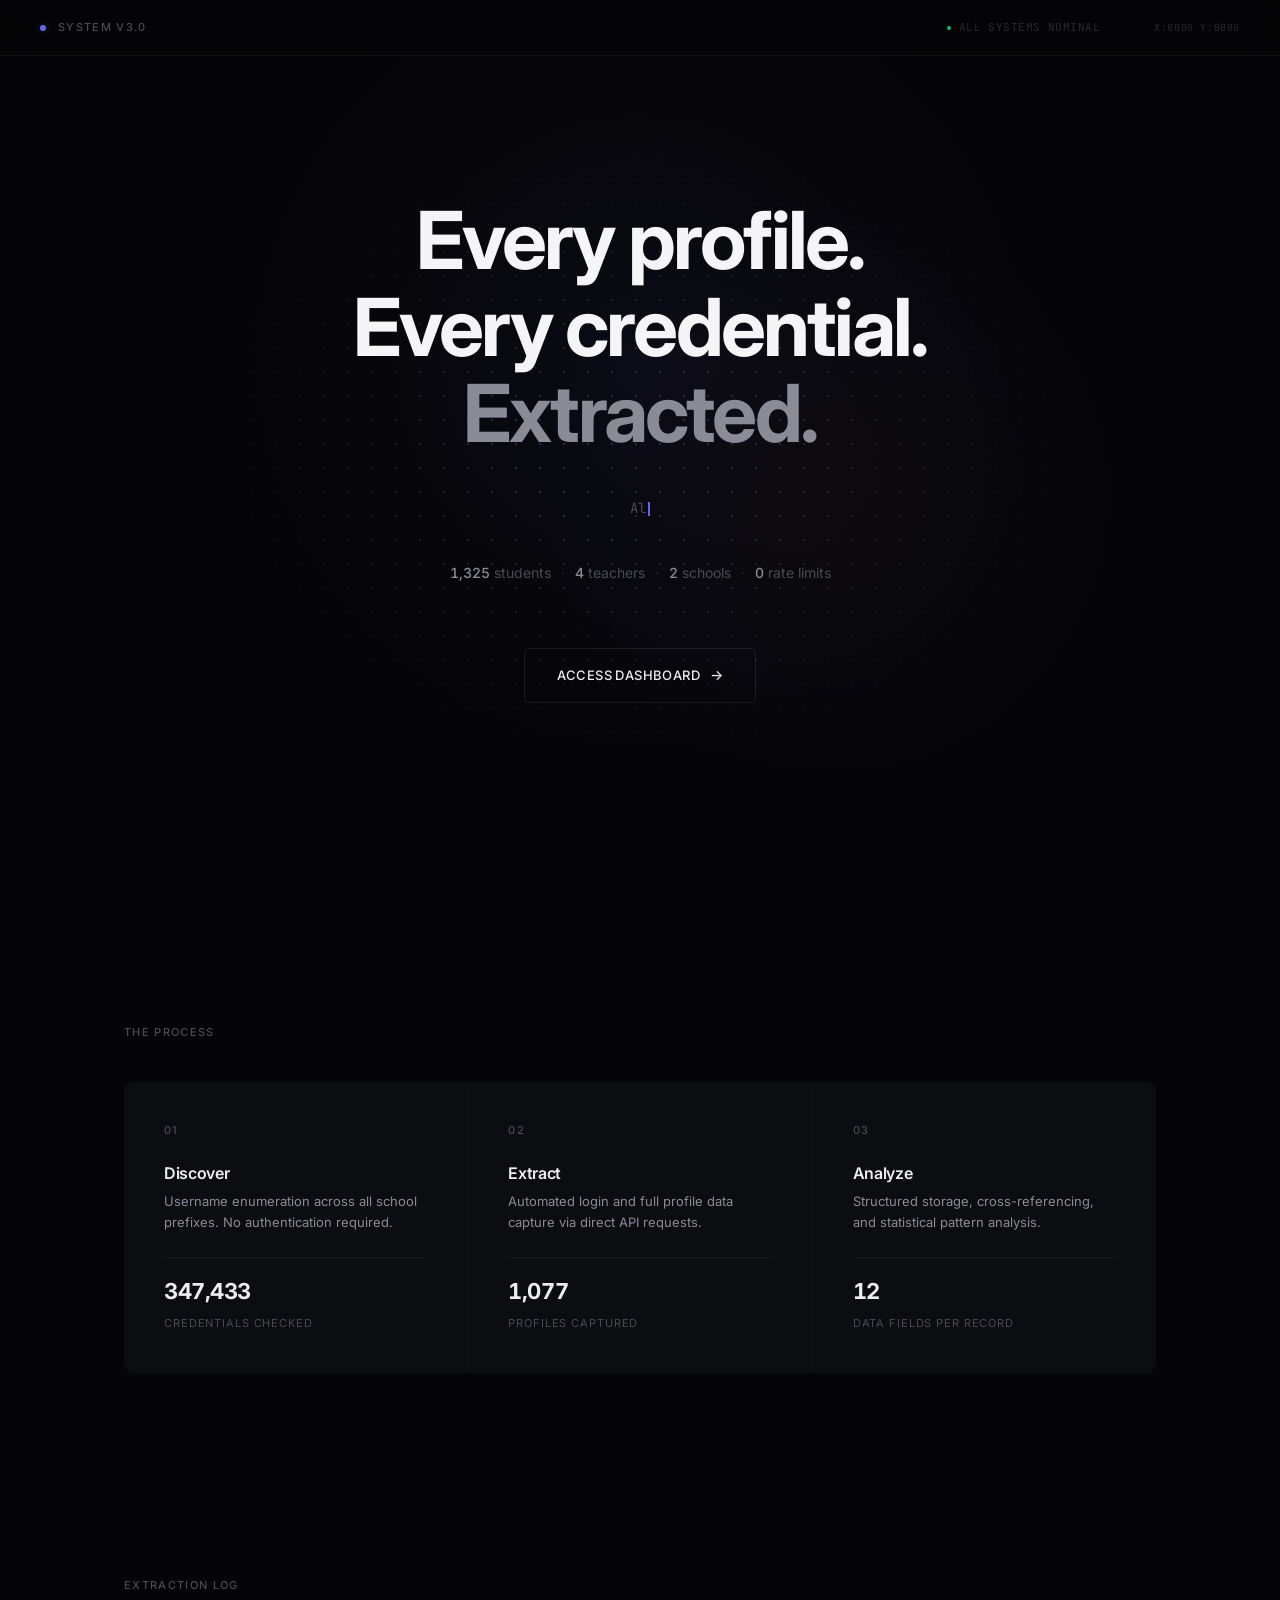
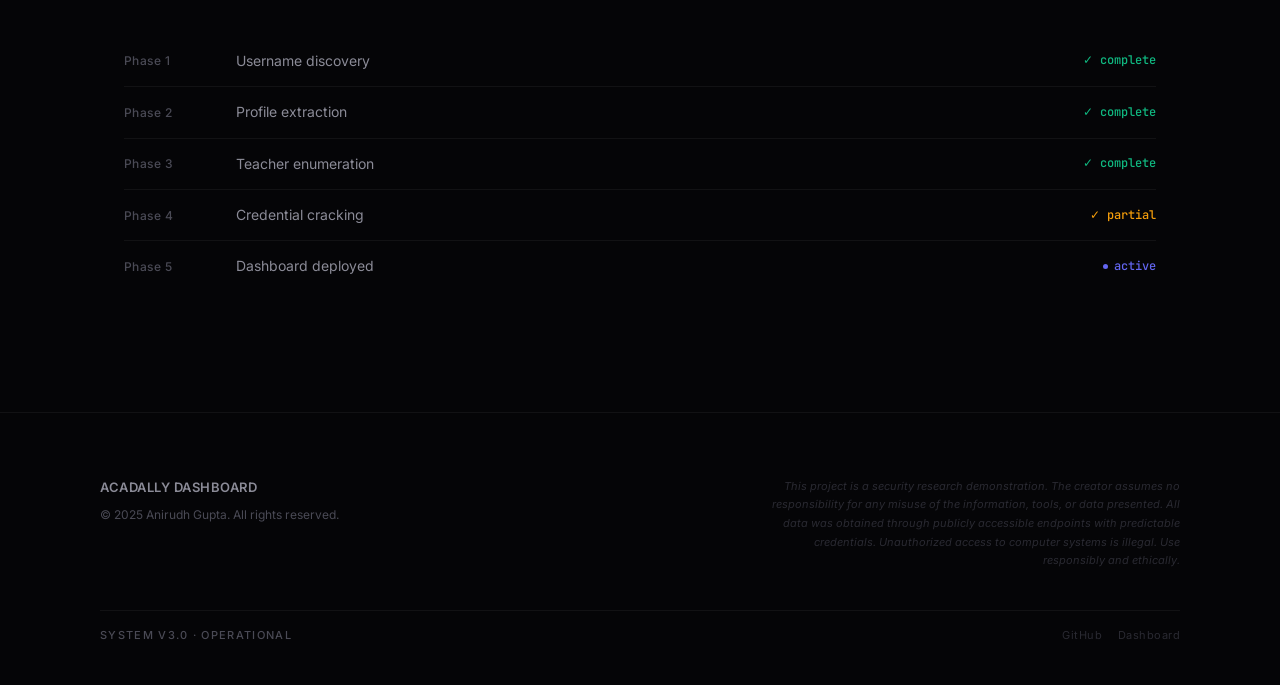
==== index.html @ 4ea5a83f "feat: landing page — hero with staggered reveals, typing effect, pixel cursor, particle system, proc" ====
<!DOCTYPE html>
<html lang="en">
<head>
    <meta charset="UTF-8">
    <meta name="viewport" content="width=device-width, initial-scale=1.0">
    <title>ACADALLY DASHBOARD</title>

    <link rel="preconnect" href="https://fonts.googleapis.com">
    <link rel="preconnect" href="https://fonts.gstatic.com" crossorigin>
    <link href="https://fonts.googleapis.com/css2?family=Inter:wght@400;500;600;700&family=JetBrains+Mono:wght@400&display=swap" rel="stylesheet">

    <link rel="stylesheet" href="css/tokens.css">
    <link rel="stylesheet" href="css/base.css">
    <link rel="stylesheet" href="css/motion.css">
    <link rel="stylesheet" href="css/landing.css">
</head>
<body>

<div class="noise"></div>

<!-- ── Nav ─────────────────────────────────────── -->

<nav class="l-nav">
    <div class="l-nav-mark">
        <div class="l-nav-dot"></div>
        <span class="micro">SYSTEM v3.0</span>
    </div>
    <div class="l-nav-right">
        <div class="l-nav-status">
            <span class="l-nav-status-dot"></span>
            <span>ALL SYSTEMS NOMINAL</span>
        </div>
        <span class="l-nav-coords">X:0000 Y:0000</span>
    </div>
</nav>

<!-- ── Hero ────────────────────────────────────── -->

<section class="hero">
    <div class="hero-inner">
        <h1 class="hero-line reveal" style="--d:0">Every profile.</h1>
        <h1 class="hero-line reveal" style="--d:1">Every credential.</h1>
        <h1 class="hero-line reveal" style="--d:2">Extracted.</h1>

        <div class="hero-typing reveal" style="--d:4">
            <span class="hero-typing-text"></span><span class="hero-typing-cursor"></span>
        </div>

        <div class="hero-stats reveal" style="--d:5">
            <span><em class="counter" data-target="1319" data-key="total_students">0</em> students</span>
            <span class="sep">·</span>
            <span><em class="counter" data-target="5" data-key="total_teachers_found">0</em> teachers</span>
            <span class="sep">·</span>
            <span><em class="counter" data-target="2">0</em> schools</span>
            <span class="sep">·</span>
            <span><em class="counter" data-target="0">0</em> rate limits</span>
        </div>

        <a href="dashboard.html" class="hero-cta reveal" style="--d:7" data-hover>
            <span class="hero-cta-text">Access Dashboard</span>
            <span class="hero-cta-arrow">→</span>
        </a>
    </div>

    <div class="particles"></div>
    <div class="dot-grid"></div>
</section>

<!-- ── Process ─────────────────────────────────── -->

<section class="process">
    <span class="micro reveal" style="--d:0">THE PROCESS</span>

    <div class="process-grid">
        <div class="process-card reveal" style="--d:0" data-hover>
            <span class="micro process-num">01</span>
            <h3>Discover</h3>
            <p>Username enumeration across all school prefixes. No authentication required.</p>
            <div class="process-val">
                <em class="counter" data-target="515764">0</em>
                <span>credentials checked</span>
            </div>
        </div>

        <div class="process-card reveal" style="--d:1" data-hover>
            <span class="micro process-num">02</span>
            <h3>Extract</h3>
            <p>Automated login and full profile data capture via direct API requests.</p>
            <div class="process-val">
                <em class="counter" data-target="1319" data-key="total_students">0</em>
                <span>profiles captured</span>
            </div>
        </div>

        <div class="process-card reveal" style="--d:2" data-hover>
            <span class="micro process-num">03</span>
            <h3>Analyze</h3>
            <p>Structured storage, cross-referencing, and statistical pattern analysis.</p>
            <div class="process-val">
                <em class="counter" data-target="18">0</em>
                <span>data fields per record</span>
            </div>
        </div>
    </div>
</section>

<!-- ── Extraction Log ──────────────────────────── -->

<section class="log">
    <span class="micro reveal" style="--d:0">EXTRACTION LOG</span>

    <div class="log-list">
        <div class="log-entry reveal" style="--d:0">
            <span class="log-phase">Phase 1</span>
            <span class="log-desc">Username discovery</span>
            <span class="log-status ok">✓ complete</span>
        </div>
        <div class="log-entry reveal" style="--d:1">
            <span class="log-phase">Phase 2</span>
            <span class="log-desc">Profile extraction</span>
            <span class="log-status ok">✓ complete</span>
        </div>
        <div class="log-entry reveal" style="--d:2">
            <span class="log-phase">Phase 3</span>
            <span class="log-desc">Teacher enumeration</span>
            <span class="log-status ok">✓ complete</span>
        </div>
        <div class="log-entry reveal" style="--d:3">
            <span class="log-phase">Phase 4</span>
            <span class="log-desc">Credential cracking</span>
            <span class="log-status warn">✓ partial</span>
        </div>
        <div class="log-entry reveal" style="--d:4">
            <span class="log-phase">Phase 5</span>
            <span class="log-desc">Dashboard deployed</span>
            <span class="log-status live">active</span>
        </div>
    </div>
</section>

<!-- ── Footer ──────────────────────────────────── -->

<footer class="l-footer">
    <div class="l-footer-inner">
        <div class="l-footer-left">
            <span class="l-footer-brand">ACADALLY DASHBOARD</span>
            <span class="l-footer-copy">© 2025 Anirudh Gupta. All rights reserved.</span>
        </div>
        <div class="l-footer-right">
            <p class="l-footer-disclaimer">
                This project is a security research demonstration. The creator assumes
                no responsibility for any misuse of the information, tools, or data
                presented. All data was obtained through publicly accessible endpoints
                with predictable credentials. Unauthorized access to computer systems
                is illegal. Use responsibly and ethically.
            </p>
        </div>
    </div>
    <div class="l-footer-bar">
        <span class="micro">SYSTEM v3.0 · OPERATIONAL</span>
        <div class="l-footer-links">
            <a href="https://github.com/acadhack" target="_blank" rel="noopener">GitHub</a>
            <a href="dashboard.html">Dashboard</a>
        </div>
    </div>
</footer>

<script src="js/data.js"></script>
<script src="js/motion.js"></script>
<script src="js/landing.js"></script>
</body>
</html>
---- css/tokens.css ----
:root {
    /* ── Backgrounds ─────────────────────────────── */
    --bg-page:       #050507;
    --bg-surface-1:  #0C0D10;
    --bg-surface-2:  #121316;
    --bg-surface-3:  #1A1B1F;

    /* ── Borders ─────────────────────────────────── */
    --border:        rgba(255, 255, 255, 0.05);
    --border-hover:  rgba(255, 255, 255, 0.09);
    --border-active: rgba(255, 255, 255, 0.14);

    /* ── Text ────────────────────────────────────── */
    --text-1:        #EDEDF0;
    --text-2:        #8B8B97;
    --text-3:        #4A4A55;
    --text-4:        #2A2A32;
    --text-white:    #F5F5F7;

    /* ── Accent (use sparingly) ──────────────────── */
    --accent:        #6366F1;
    --accent-dim:    rgba(99, 102, 241, 0.10);
    --accent-glow:   rgba(99, 102, 241, 0.06);

    /* ── Status ──────────────────────────────────── */
    --positive:      #10B981;
    --caution:       #F59E0B;
    --negative:      #EF4444;

    /* ── Typography ──────────────────────────────── */
    --font-sans:     'Inter', -apple-system, BlinkMacSystemFont, system-ui, sans-serif;
    --font-mono:     'JetBrains Mono', 'Fira Code', 'Consolas', monospace;

    /* ── Spacing (8px rhythm) ────────────────────── */
    --s1: 4px;
    --s2: 8px;
    --s3: 16px;
    --s4: 24px;
    --s5: 40px;
    --s6: 64px;
    --s7: 80px;
    --s8: 120px;

    /* ── Layout ──────────────────────────────────── */
    --content-max:   1080px;
    --sidebar-w:     220px;

    /* ── Radius ──────────────────────────────────── */
    --radius-s:  6px;
    --radius-m:  10px;
    --radius-l:  14px;

    /* ── Motion ──────────────────────────────────── */
    --ease:       cubic-bezier(0.16, 1, 0.3, 1);
    --dur-fast:   0.25s;
    --dur:        0.4s;
    --dur-slow:   0.6s;
}
---- css/base.css ----
/* ── Reset ────────────────────────────────────────── */

*, *::before, *::after {
    margin: 0;
    padding: 0;
    box-sizing: border-box;
}

html {
    scroll-behavior: smooth;
    -webkit-font-smoothing: antialiased;
    -moz-osx-font-smoothing: grayscale;
    text-size-adjust: 100%;
    cursor: none;
}

body {
    font-family: var(--font-sans);
    font-size: 0.875rem;
    font-weight: 400;
    line-height: 1.6;
    color: var(--text-2);
    background: var(--bg-page);
    overflow-x: hidden;
    cursor: none;
}

/* ── Custom cursor ────────────────────────────────── */

.cursor {
    position: fixed;
    top: 0;
    left: 0;
    pointer-events: none;
    z-index: 99999;
    opacity: 0;
    transition: opacity 0.2s;
    will-change: transform;
}

.cursor.visible {
    opacity: 1;
}

.cursor-icon {
    display: block;
    width: 32px;
    height: 42px;
    image-rendering: pixelated;
    image-rendering: -moz-crisp-edges;
    image-rendering: crisp-edges;
}

.cursor-icon svg {
    width: 32px;
    height: 42px;
    display: block;
}

.cursor-dot {
    display: none;
}

/* ── Noise overlay ────────────────────────────────── */

.noise {
    position: fixed;
    inset: 0;
    background: url('../assets/noise.png') repeat;
    opacity: 0.03;
    mix-blend-mode: overlay;
    pointer-events: none;
    z-index: 9998;
}

/* ── Selection ────────────────────────────────────── */

::selection {
    background: rgba(99, 102, 241, 0.20);
    color: var(--text-1);
}

/* ── Scrollbar ────────────────────────────────────── */

::-webkit-scrollbar { width: 6px; }
::-webkit-scrollbar-track { background: transparent; }
::-webkit-scrollbar-thumb {
    background: var(--text-4);
    border-radius: 3px;
}
::-webkit-scrollbar-thumb:hover { background: var(--text-3); }

/* ── Base elements ────────────────────────────────── */

a {
    color: inherit;
    text-decoration: none;
    cursor: none;
}

h1, h2, h3, h4 {
    color: var(--text-1);
    font-weight: 600;
    letter-spacing: -0.02em;
    line-height: 1.2;
}

code, .mono {
    font-family: var(--font-mono);
    font-size: 0.8125rem;
}

button {
    font: inherit;
    color: inherit;
    background: none;
    border: none;
    cursor: none;
}

input, select, textarea {
    cursor: none;
}

img { max-width: 100%; display: block; }

/* ── Micro label ──────────────────────────────────── */

.micro {
    font-size: 0.6875rem;
    font-weight: 500;
    letter-spacing: 0.12em;
    text-transform: uppercase;
    color: var(--text-3);
}

/* ── Focus ────────────────────────────────────────── */

:focus-visible {
    outline: none;
    box-shadow: 0 0 0 2px var(--accent-dim);
}

/* ── Disable custom cursor on touch ───────────────── */

@media (hover: none), (pointer: coarse) {
    html, body, a, button, input, select, textarea {
        cursor: auto;
    }
    .cursor, .cursor-dot {
        display: none !important;
    }
}
---- css/motion.css ----
/* ── Reveal ───────────────────────────────────────── */

.js .reveal {
    opacity: 0;
    transform: translateY(20px);
}

.js .reveal.visible {
    opacity: 1;
    transform: translateY(0);
    transition:
    opacity 0.9s var(--ease),
    transform 0.9s var(--ease);
    transition-delay: calc(var(--d, 0) * 200ms);
}

/* Slower stagger for hero specifically */
.js .hero .reveal.visible {
    transition-duration: 1.1s;
    transition-delay: calc(var(--d, 0) * 350ms);
}

/* ── Hover lift ───────────────────────────────────── */

.lift {
    transition:
    transform var(--dur-fast) var(--ease),
    border-color var(--dur-fast) var(--ease);
}

.lift:hover {
    transform: translateY(-2px);
}
---- css/landing.css ----
/* ── Nav ──────────────────────────────────────────── */

.l-nav {
    position: fixed;
    top: 0;
    left: 0;
    right: 0;
    z-index: 100;
    display: flex;
    justify-content: space-between;
    align-items: center;
    padding: 0 var(--s5);
    height: 56px;
    border-bottom: 1px solid var(--border);
    background: rgba(5, 5, 7, 0.7);
    backdrop-filter: blur(20px);
    -webkit-backdrop-filter: blur(20px);
}

.l-nav-mark {
    display: flex;
    align-items: center;
    gap: 12px;
}

.l-nav-dot {
    width: 6px;
    height: 6px;
    border-radius: 50%;
    background: var(--accent);
    box-shadow: 0 0 8px rgba(99, 102, 241, 0.4);
    animation: pulse-dot 3s ease-in-out infinite;
}

@keyframes pulse-dot {
    0%, 100% { opacity: 0.6; box-shadow: 0 0 8px rgba(99, 102, 241, 0.3); }
    50%      { opacity: 1;   box-shadow: 0 0 14px rgba(99, 102, 241, 0.6); }
}

.l-nav-right {
    display: flex;
    align-items: center;
    gap: 20px;
}

.l-nav-status {
    display: flex;
    align-items: center;
    gap: 8px;
    font-family: var(--font-mono);
    font-size: 0.6875rem;
    color: var(--text-4);
    letter-spacing: 0.04em;
}

.l-nav-status-dot {
    width: 4px;
    height: 4px;
    border-radius: 50%;
    background: var(--positive);
    animation: pulse-green 2.5s ease-in-out infinite;
}

@keyframes pulse-green {
    0%, 100% { opacity: 0.5; }
    50%      { opacity: 1; }
}

.l-nav-coords {
    font-family: var(--font-mono);
    font-size: 0.625rem;
    color: var(--text-4);
    letter-spacing: 0.06em;
    min-width: 120px;
    text-align: right;
}

/* ── Hero ─────────────────────────────────────────── */

.hero {
    position: relative;
    display: flex;
    align-items: center;
    justify-content: center;
    min-height: 100vh;
    padding: var(--s8) var(--s4);
    overflow: hidden;
}

/* Ambient glow - primary */
.hero::before {
    content: '';
    position: absolute;
    top: 40%;
    left: 50%;
    transform: translate(-50%, -50%);
    width: 1000px;
    height: 1000px;
    background: radial-gradient(
        circle,
        rgba(99, 102, 241, 0.06) 0%,
                                rgba(99, 102, 241, 0.025) 30%,
                                transparent 60%
    );
    pointer-events: none;
    animation: glow-drift 12s ease-in-out infinite;
}

@keyframes glow-drift {
    0%, 100% { transform: translate(-50%, -50%) scale(1); opacity: 1; }
    33%      { transform: translate(-47%, -53%) scale(1.08); opacity: 0.75; }
    66%      { transform: translate(-53%, -47%) scale(0.95); opacity: 1; }
}

/* Secondary warm glow */
.hero::after {
    content: '';
    position: absolute;
    top: 55%;
    left: 65%;
    transform: translate(-50%, -50%);
    width: 700px;
    height: 700px;
    background: radial-gradient(
        circle,
        rgba(245, 158, 11, 0.025) 0%,
                                rgba(139, 92, 246, 0.015) 40%,
                                transparent 60%
    );
    pointer-events: none;
    animation: glow-drift-2 18s ease-in-out infinite;
}

@keyframes glow-drift-2 {
    0%, 100% { transform: translate(-50%, -50%) scale(1); opacity: 0.8; }
    50%      { transform: translate(-55%, -45%) scale(1.12); opacity: 1; }
}

.hero-inner {
    position: relative;
    z-index: 2;
    text-align: center;
    max-width: 800px;
}

.hero-line {
    font-size: clamp(2.5rem, 7vw, 5rem);
    font-weight: 700;
    letter-spacing: -0.035em;
    line-height: 1.08;
    color: var(--text-white);
}

.hero-line:last-of-type {
    color: var(--text-2);
}

.hero-typing {
    margin-top: var(--s5);
    min-height: 1.8em;
}

.hero-typing-text {
    font-family: var(--font-mono);
    font-size: 0.875rem;
    color: var(--text-3);
    letter-spacing: 0.02em;
}

.hero-typing-cursor {
    display: inline-block;
    width: 2px;
    height: 1em;
    background: var(--accent);
    margin-left: 2px;
    vertical-align: text-bottom;
    animation: blink-cursor 0.9s step-end infinite;
}

@keyframes blink-cursor {
    0%, 100% { opacity: 1; }
    50%      { opacity: 0; }
}

.hero-stats {
    margin-top: var(--s5);
    display: flex;
    align-items: center;
    justify-content: center;
    gap: 6px;
    flex-wrap: wrap;
    font-size: 0.875rem;
    color: var(--text-3);
}

.hero-stats em {
    font-style: normal;
    color: var(--text-2);
    font-variant-numeric: tabular-nums;
    font-weight: 500;
}

.hero-stats .sep {
    color: var(--text-4);
    margin: 0 4px;
}

/* ── CTA Button ───────────────────────────────────── */

.hero-cta {
    position: relative;
    display: inline-flex;
    align-items: center;
    gap: 10px;
    margin-top: var(--s6);
    padding: 15px 32px;
    font-size: 0.8125rem;
    font-weight: 500;
    letter-spacing: 0.03em;
    color: var(--text-1);
    background: transparent;
    border: 1px solid var(--border-hover);
    border-radius: var(--radius-s);
    overflow: hidden;
    transition: all 0.5s var(--ease);
    text-transform: uppercase;
}

.hero-cta::before {
    content: '';
    position: absolute;
    inset: 0;
    background: linear-gradient(
        135deg,
        rgba(99, 102, 241, 0.08) 0%,
                                rgba(139, 92, 246, 0.04) 50%,
                                transparent 100%
    );
    opacity: 0;
    transition: opacity 0.5s var(--ease);
}

.hero-cta::after {
    content: '';
    position: absolute;
    top: 0;
    left: -100%;
    width: 100%;
    height: 100%;
    background: linear-gradient(
        90deg,
        transparent,
        rgba(99, 102, 241, 0.06),
                                transparent
    );
    transition: none;
}

.hero-cta:hover {
    border-color: rgba(99, 102, 241, 0.3);
    box-shadow:
    0 0 30px rgba(99, 102, 241, 0.08),
    inset 0 1px 0 rgba(255, 255, 255, 0.04);
    transform: translateY(-2px);
}

.hero-cta:hover::before {
    opacity: 1;
}

.hero-cta:hover::after {
    left: 100%;
    transition: left 0.8s var(--ease);
}

.hero-cta-arrow {
    display: inline-block;
    transition: transform 0.4s var(--ease);
    font-size: 0.875rem;
}

.hero-cta:hover .hero-cta-arrow {
    transform: translateX(4px);
}

.hero-cta-text {
    position: relative;
    z-index: 1;
}

/* Dot grid */
.dot-grid {
    position: absolute;
    inset: 0;
    z-index: 1;
    background-image: radial-gradient(
        circle,
        var(--text-4) 1px,
                                      transparent 1px
    );
    background-size: 24px 24px;
    mask-image: radial-gradient(
        ellipse 50% 50% at 50% 50%,
        black 20%,
        transparent 70%
    );
    -webkit-mask-image: radial-gradient(
        ellipse 50% 50% at 50% 50%,
        black 20%,
        transparent 70%
    );
}

/* ── Floating particles ───────────────────────────── */

.particles {
    position: absolute;
    inset: 0;
    z-index: 1;
    pointer-events: none;
    overflow: hidden;
}

.particle {
    position: absolute;
    width: 2px;
    height: 2px;
    border-radius: 50%;
    background: var(--accent);
    opacity: 0;
    animation: float-up linear infinite;
}

@keyframes float-up {
    0%   { transform: translateY(0) translateX(0); opacity: 0; }
    8%   { opacity: 0.35; }
    50%  { opacity: 0.2; }
    90%  { opacity: 0.1; }
    100% { transform: translateY(-100vh) translateX(50px); opacity: 0; }
}

/* ── Process section ──────────────────────────────── */

.process {
    position: relative;
    max-width: var(--content-max);
    margin: 0 auto;
    padding: var(--s8) var(--s4);
}

.process-grid {
    display: grid;
    grid-template-columns: repeat(3, 1fr);
    gap: 1px;
    background: var(--border);
    border-radius: var(--radius-m);
    overflow: hidden;
    margin-top: var(--s5);
}

.process-card {
    padding: var(--s5);
    background: var(--bg-surface-1);
    transition: background var(--dur) var(--ease);
}

.process-card:hover {
    background: var(--bg-surface-2);
}

.process-num {
    display: block;
    margin-bottom: var(--s4);
}

.process-card h3 {
    font-size: 1rem;
    font-weight: 600;
    margin-bottom: var(--s2);
}

.process-card p {
    font-size: 0.8125rem;
    line-height: 1.6;
    color: var(--text-2);
    margin-bottom: var(--s4);
}

.process-val {
    padding-top: var(--s3);
    border-top: 1px solid var(--border);
}

.process-val em {
    display: block;
    font-style: normal;
    font-size: 1.375rem;
    font-weight: 700;
    color: var(--text-1);
    letter-spacing: -0.02em;
    font-variant-numeric: tabular-nums;
    margin-bottom: 2px;
}

.process-val span {
    font-size: 0.6875rem;
    letter-spacing: 0.08em;
    text-transform: uppercase;
    color: var(--text-3);
}

/* ── Extraction log ───────────────────────────────── */

.log {
    max-width: var(--content-max);
    margin: 0 auto;
    padding: var(--s7) var(--s4) var(--s8);
}

.log-list {
    margin-top: var(--s5);
}

.log-entry {
    display: grid;
    grid-template-columns: 88px 1fr auto;
    gap: var(--s4);
    align-items: center;
    padding: 14px 0;
    border-bottom: 1px solid var(--border);
}

.log-entry:last-child {
    border-bottom: none;
}

.log-phase {
    font-size: 0.75rem;
    font-weight: 500;
    color: var(--text-3);
    letter-spacing: 0.04em;
}

.log-desc {
    font-size: 0.875rem;
    color: var(--text-2);
}

.log-status {
    font-size: 0.75rem;
    font-weight: 500;
    font-family: var(--font-mono);
}

.log-status.ok   { color: var(--positive); }
.log-status.warn { color: var(--caution); }

.log-status.live {
    color: var(--accent);
    display: flex;
    align-items: center;
    gap: 6px;
}

.log-status.live::before {
    content: '';
    width: 5px;
    height: 5px;
    border-radius: 50%;
    background: var(--accent);
    animation: pulse-dot 2s ease-in-out infinite;
}

/* ── Footer ───────────────────────────────────────── */

.l-footer {
    position: relative;
    padding: var(--s6) var(--s4) var(--s5);
    border-top: 1px solid var(--border);
}

.l-footer-inner {
    max-width: var(--content-max);
    margin: 0 auto;
    display: flex;
    justify-content: space-between;
    align-items: flex-start;
    gap: var(--s5);
}

.l-footer-left {
    display: flex;
    flex-direction: column;
    gap: var(--s2);
}

.l-footer-brand {
    font-size: 0.8125rem;
    font-weight: 600;
    color: var(--text-2);
    letter-spacing: 0.04em;
}

.l-footer-copy {
    font-size: 0.75rem;
    color: var(--text-3);
}

.l-footer-right {
    max-width: 420px;
    text-align: right;
}

.l-footer-disclaimer {
    font-size: 0.6875rem;
    line-height: 1.7;
    color: var(--text-4);
    font-style: italic;
}

.l-footer-bar {
    max-width: var(--content-max);
    margin: var(--s5) auto 0;
    padding-top: var(--s3);
    border-top: 1px solid var(--border);
    display: flex;
    justify-content: space-between;
    align-items: center;
}

.l-footer-links {
    display: flex;
    gap: 16px;
}

.l-footer-links a {
    font-size: 0.6875rem;
    color: var(--text-4);
    letter-spacing: 0.04em;
    transition: color var(--dur-fast) var(--ease);
}

.l-footer-links a:hover {
    color: var(--text-2);
}

/* ── Responsive ───────────────────────────────────── */

@media (max-width: 768px) {
    .l-nav { padding: 0 var(--s3); }
    .l-nav-coords { display: none; }
    .hero  { padding: var(--s8) var(--s3); }

    .process-grid {
        grid-template-columns: 1fr;
    }

    .log-entry {
        grid-template-columns: 72px 1fr auto;
        gap: var(--s2);
    }

    .process, .log {
        padding-left: var(--s3);
        padding-right: var(--s3);
    }

    .l-footer-inner {
        flex-direction: column;
        gap: var(--s4);
    }

    .l-footer-right {
        text-align: left;
    }

    .l-footer-bar {
        flex-direction: column;
        gap: var(--s2);
    }
}

@media (max-width: 480px) {
    .hero-line {
        font-size: clamp(2rem, 10vw, 3rem);
    }

    .hero-stats {
        flex-direction: column;
        gap: 4px;
    }

    .hero-stats .sep { display: none; }
}
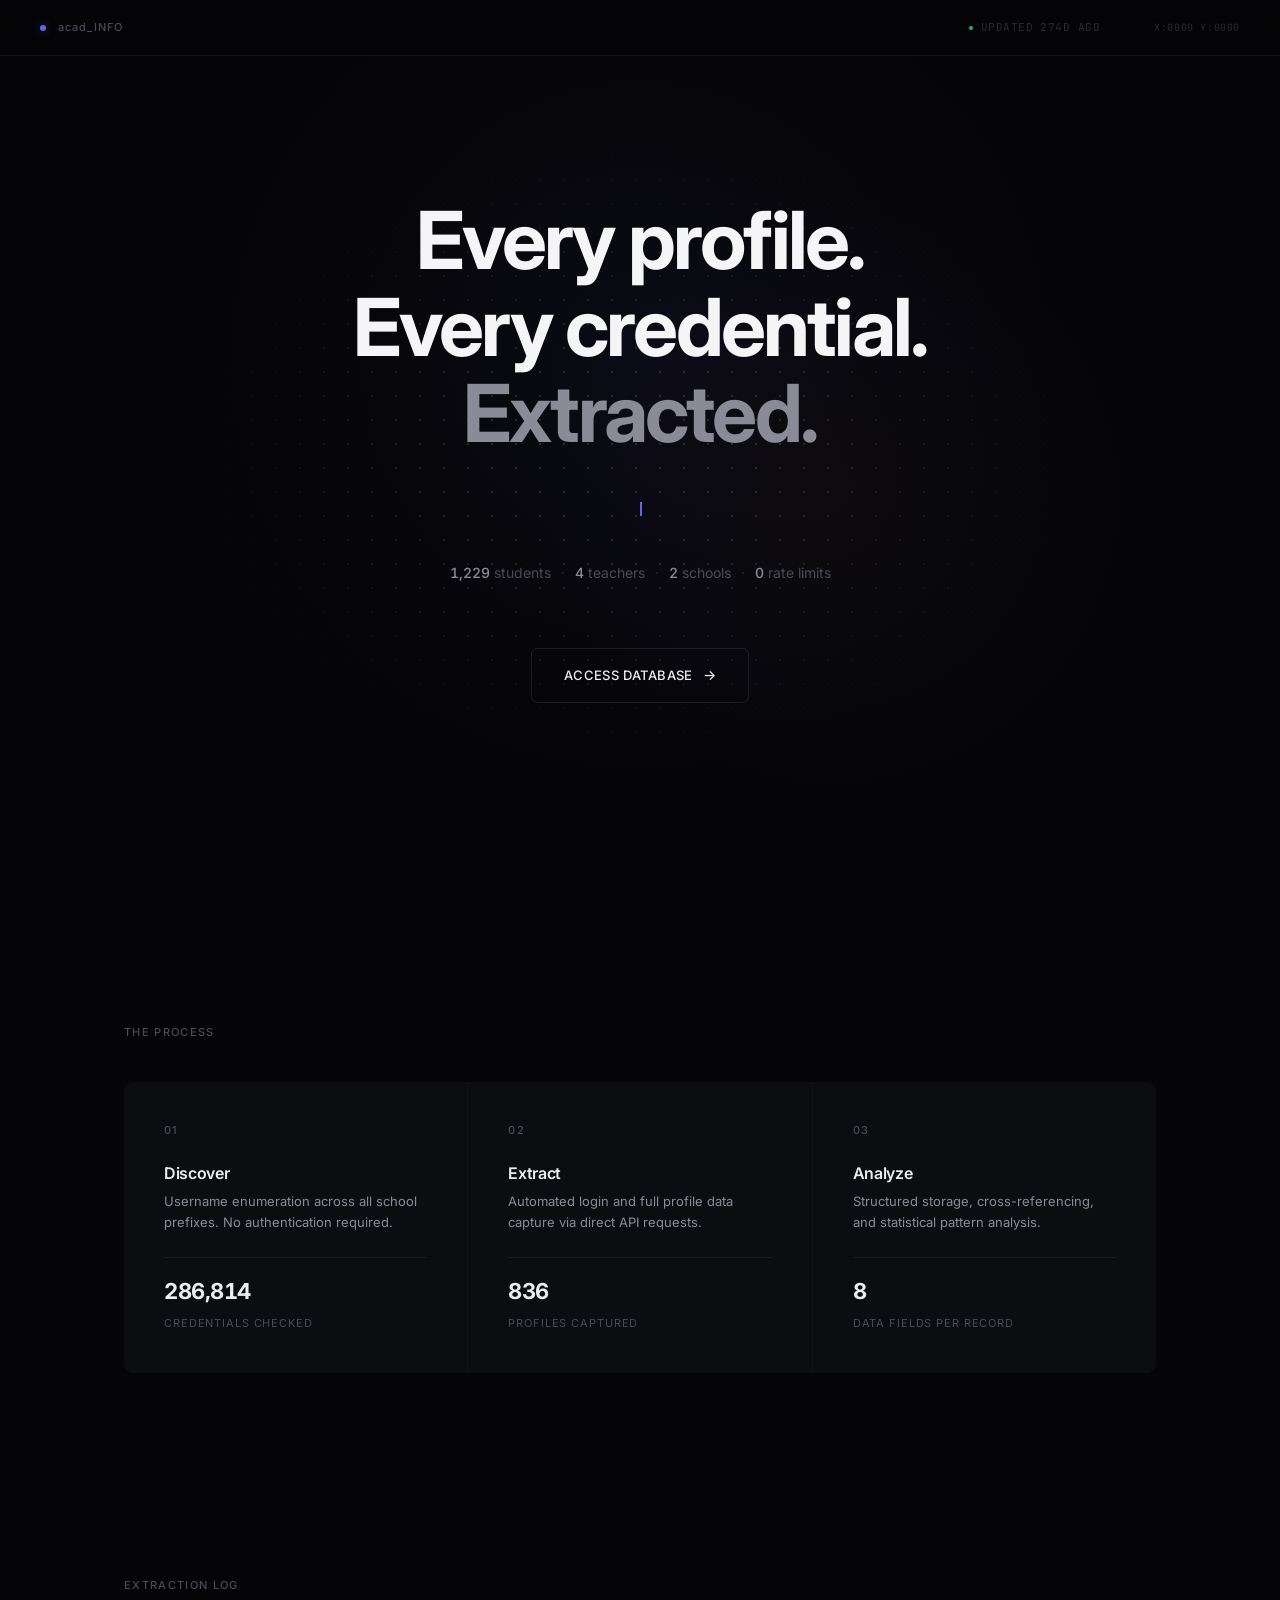
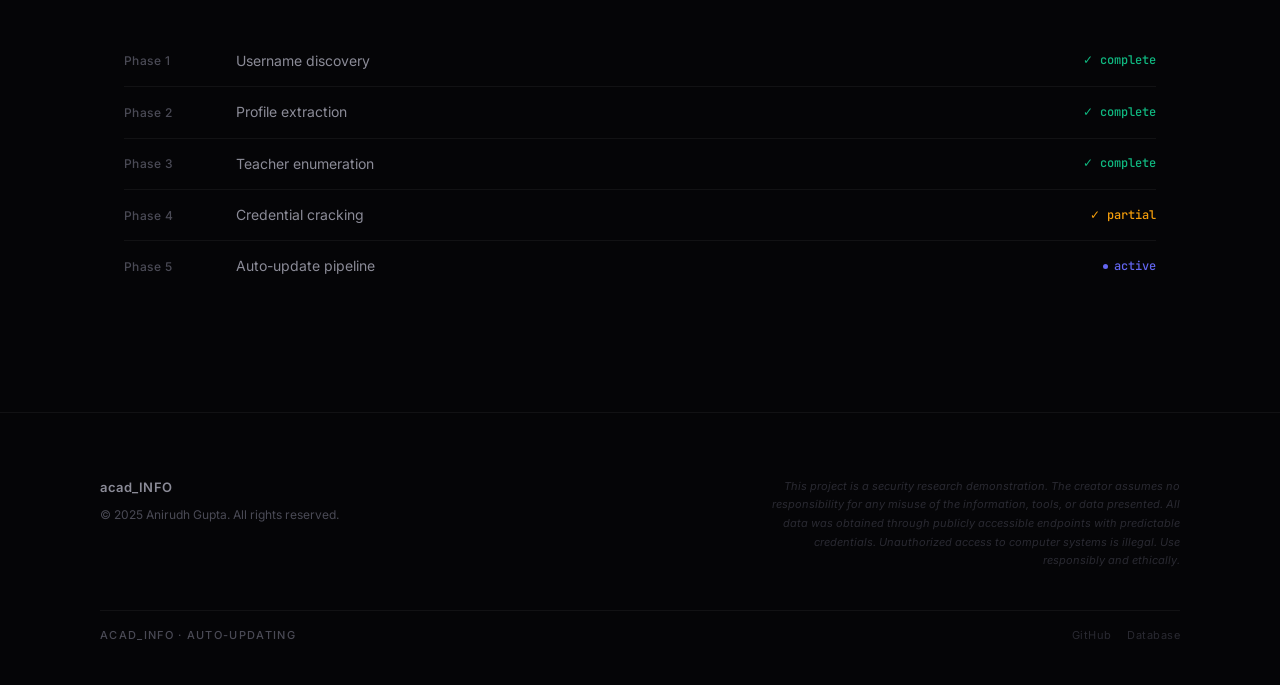
==== commit 2df2c475: "feat: some more QOL features and phone UI fixes" ====
--- a/index.html
+++ b/index.html
@@ -3,7 +3,7 @@
 <head>
     <meta charset="UTF-8">
     <meta name="viewport" content="width=device-width, initial-scale=1.0">
-    <title>ACADALLY DASHBOARD</title>
+    <title>acad_INFO</title>
 
     <link rel="preconnect" href="https://fonts.googleapis.com">
     <link rel="preconnect" href="https://fonts.gstatic.com" crossorigin>
@@ -23,12 +23,12 @@
 <nav class="l-nav">
     <div class="l-nav-mark">
         <div class="l-nav-dot"></div>
-        <span class="micro">SYSTEM v3.0</span>
+        <span class="l-nav-brand-text">acad_INFO</span>
     </div>
     <div class="l-nav-right">
         <div class="l-nav-status">
             <span class="l-nav-status-dot"></span>
-            <span>ALL SYSTEMS NOMINAL</span>
+            <span id="landing-updated">LOADING…</span>
         </div>
         <span class="l-nav-coords">X:0000 Y:0000</span>
     </div>
@@ -47,17 +47,17 @@
         </div>
 
         <div class="hero-stats reveal" style="--d:5">
-            <span><em class="counter" data-target="1319" data-key="total_students">0</em> students</span>
+            <span><em class="counter" data-target="0" data-key="total_students">0</em> students</span>
             <span class="sep">·</span>
-            <span><em class="counter" data-target="5" data-key="total_teachers_found">0</em> teachers</span>
+            <span><em class="counter" data-target="0" data-key="total_teachers_found">0</em> teachers</span>
             <span class="sep">·</span>
-            <span><em class="counter" data-target="2">0</em> schools</span>
+            <span><em class="counter" data-target="0" data-key="total_schools">0</em> schools</span>
             <span class="sep">·</span>
             <span><em class="counter" data-target="0">0</em> rate limits</span>
         </div>
 
         <a href="dashboard.html" class="hero-cta reveal" style="--d:7" data-hover>
-            <span class="hero-cta-text">Access Dashboard</span>
+            <span class="hero-cta-text">Access Database</span>
             <span class="hero-cta-arrow">→</span>
         </a>
     </div>
@@ -87,7 +87,7 @@
             <h3>Extract</h3>
             <p>Automated login and full profile data capture via direct API requests.</p>
             <div class="process-val">
-                <em class="counter" data-target="1319" data-key="total_students">0</em>
+                <em class="counter" data-target="0" data-key="total_students">0</em>
                 <span>profiles captured</span>
             </div>
         </div>
@@ -132,7 +132,7 @@
         </div>
         <div class="log-entry reveal" style="--d:4">
             <span class="log-phase">Phase 5</span>
-            <span class="log-desc">Dashboard deployed</span>
+            <span class="log-desc">Auto-update pipeline</span>
             <span class="log-status live">active</span>
         </div>
     </div>
@@ -143,7 +143,7 @@
 <footer class="l-footer">
     <div class="l-footer-inner">
         <div class="l-footer-left">
-            <span class="l-footer-brand">ACADALLY DASHBOARD</span>
+            <span class="l-footer-brand">acad_INFO</span>
             <span class="l-footer-copy">© 2025 Anirudh Gupta. All rights reserved.</span>
         </div>
         <div class="l-footer-right">
@@ -157,15 +157,14 @@
         </div>
     </div>
     <div class="l-footer-bar">
-        <span class="micro">SYSTEM v3.0 · OPERATIONAL</span>
+        <span class="micro">acad_INFO · AUTO-UPDATING</span>
         <div class="l-footer-links">
-            <a href="https://github.com/acadhack" target="_blank" rel="noopener">GitHub</a>
-            <a href="dashboard.html">Dashboard</a>
+            <a href="https://github.com/acadinfo-db" target="_blank" rel="noopener">GitHub</a>
+            <a href="dashboard.html">Database</a>
         </div>
     </div>
 </footer>
 
-<script src="js/data.js"></script>
 <script src="js/motion.js"></script>
 <script src="js/landing.js"></script>
 </body>
--- a/css/base.css
+++ b/css/base.css
@@ -22,10 +22,24 @@
     color: var(--text-2);
     background: var(--bg-page);
     overflow-x: hidden;
-    cursor: none;
 }
 
-/* ── Custom cursor ────────────────────────────────── */
+/* ── Aggressively hide native cursor on desktop ───── */
+@media (hover: hover) and (pointer: fine) {
+    *, *::before, *::after {
+        cursor: none !important;
+    }
+}
+
+/* ── Firefox perf: promote animated layers ────────── */
+@-moz-document url-prefix() {
+    .reveal, .fade-enter, .particle, .cursor,
+    .hero-cta, .switcher-bg, .bar-fill {
+        will-change: transform, opacity;
+    }
+}
+
+/* ── Custom cursor (inverted sharp pointer) ───────── */
 
 .cursor {
     position: fixed;
@@ -34,32 +48,41 @@
     pointer-events: none;
     z-index: 99999;
     opacity: 0;
-    transition: opacity 0.2s;
-    will-change: transform;
+    will-change: transform, opacity;
+    mix-blend-mode: difference;
+    transition: opacity 0.2s var(--ease);
 }
 
-.cursor.visible {
-    opacity: 1;
+.cursor.visible { opacity: 1; }
+.cursor.hidden { opacity: 0 !important; }
+
+.cursor-arrow {
+    display: block;
+    transform-origin: top left;
+    transition: transform 0.2s var(--ease);
 }
 
-.cursor-icon {
+.cursor-arrow svg {
     display: block;
-    width: 32px;
-    height: 42px;
-    image-rendering: pixelated;
-    image-rendering: -moz-crisp-edges;
-    image-rendering: crisp-edges;
-}
-
-.cursor-icon svg {
-    width: 32px;
-    height: 42px;
-    display: block;
+    width: 20px;
+    height: 24px;
+    filter: drop-shadow(0 1px 2px rgba(0,0,0,0.3));
 }
 
 .cursor-dot {
-    display: none;
+    position: absolute;
+    top: -4px;
+    left: -4px;
+    width: 8px;
+    height: 8px;
+    background: var(--text-white);
+    border-radius: 50%;
+    transform: scale(0);
+    transition: transform 0.2s var(--ease);
 }
+
+.cursor.dot .cursor-arrow { transform: scale(0); }
+.cursor.dot .cursor-dot { transform: scale(1); }
 
 /* ── Noise overlay ────────────────────────────────── */
 
@@ -147,7 +170,7 @@
     html, body, a, button, input, select, textarea {
         cursor: auto;
     }
-    .cursor, .cursor-dot {
+    .cursor {
         display: none !important;
     }
 }
--- a/css/landing.css
+++ b/css/landing.css
@@ -30,6 +30,14 @@
     background: var(--accent);
     box-shadow: 0 0 8px rgba(99, 102, 241, 0.4);
     animation: pulse-dot 3s ease-in-out infinite;
+}
+
+.l-nav-brand-text {
+    font-size: 0.6875rem;
+    font-weight: 500;
+    letter-spacing: 0.1em;
+    color: var(--text-3);
+    font-family: var(--font-sans);
 }
 
 @keyframes pulse-dot {
@@ -160,6 +168,12 @@
     min-height: 1.8em;
 }
 
+@media (max-width: 768px) {
+    .hero-typing {
+        min-height: 3.6em;
+    }
+}
+
 .hero-typing-text {
     font-family: var(--font-mono);
     font-size: 0.875rem;
@@ -262,6 +276,7 @@
     0 0 30px rgba(99, 102, 241, 0.08),
     inset 0 1px 0 rgba(255, 255, 255, 0.04);
     transform: translateY(-2px);
+    cursor: none;
 }
 
 .hero-cta:hover::before {
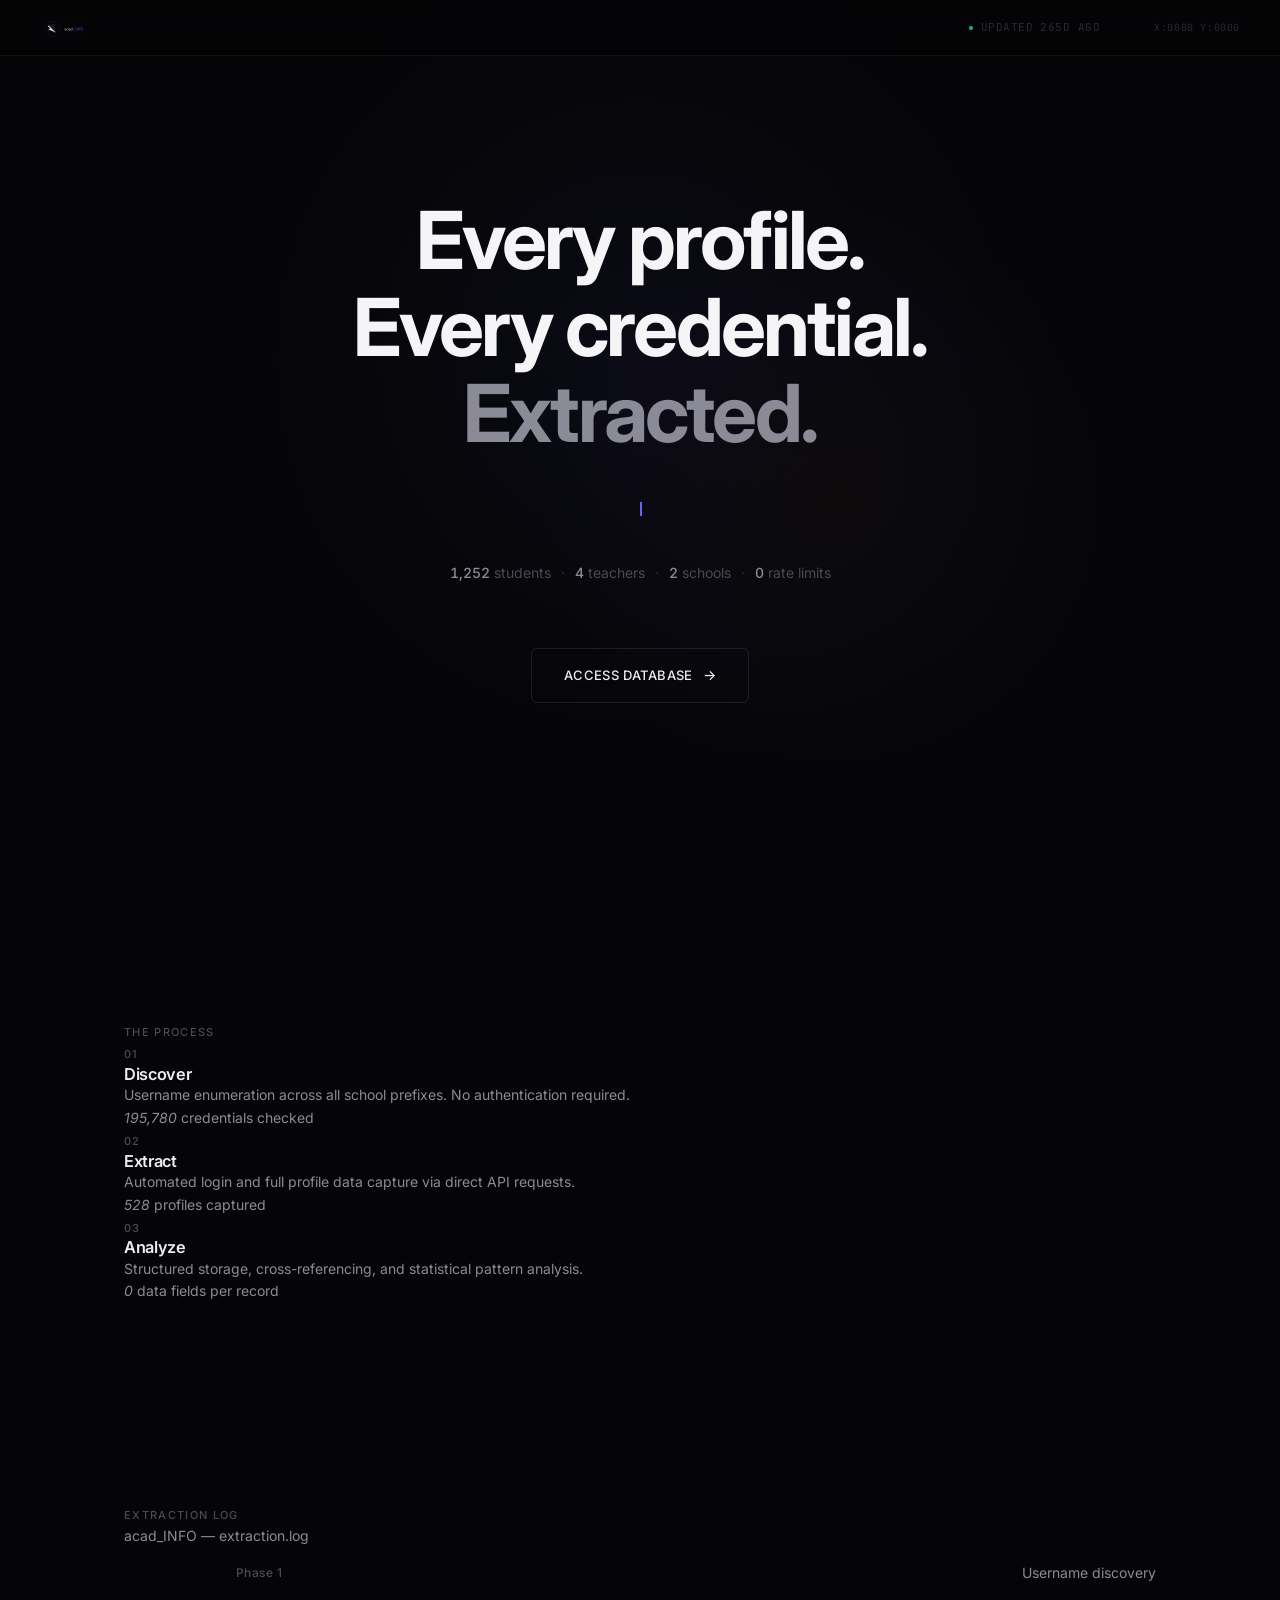
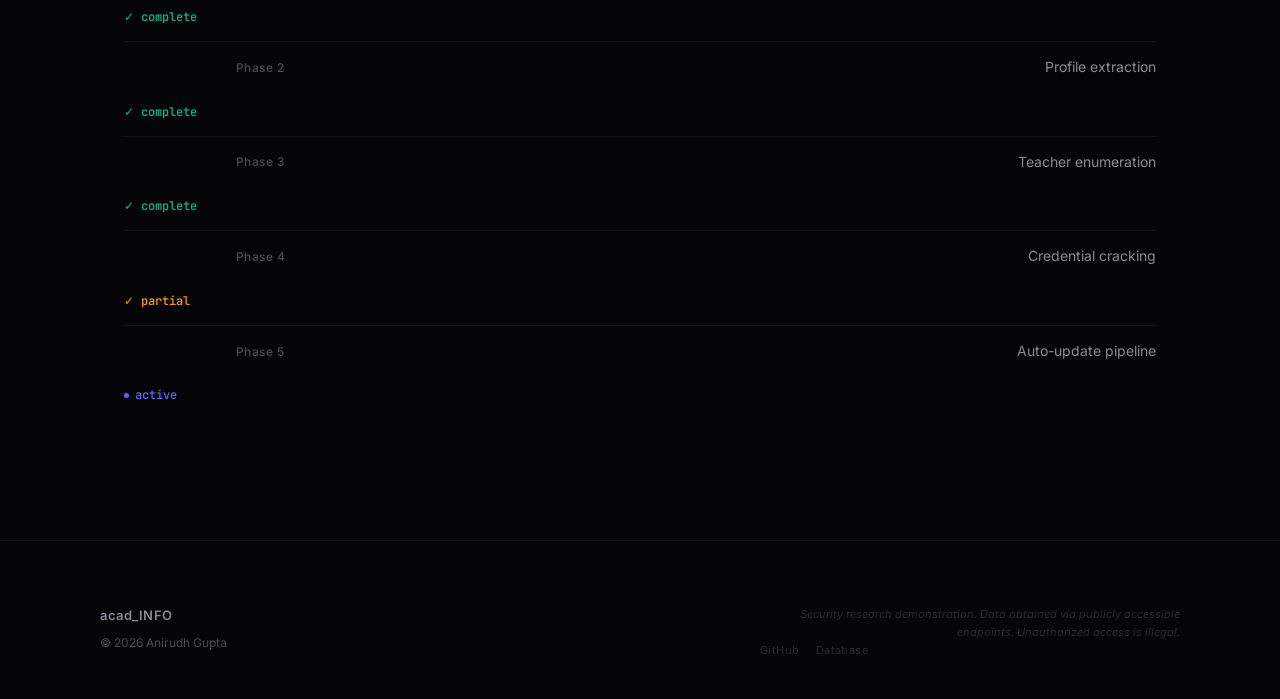
==== commit 7ae0746b: "Small update. Not perfect though but slightly better than previous version in some ways, but slightl" ====
--- a/index.html
+++ b/index.html
@@ -13,6 +13,7 @@
     <link rel="stylesheet" href="css/base.css">
     <link rel="stylesheet" href="css/motion.css">
     <link rel="stylesheet" href="css/landing.css">
+    <link rel="icon" type="image/svg+xml" href="assets/icon.svg">
 </head>
 <body>
 
@@ -22,8 +23,7 @@
 
 <nav class="l-nav">
     <div class="l-nav-mark">
-        <div class="l-nav-dot"></div>
-        <span class="l-nav-brand-text">acad_INFO</span>
+        <img src="assets/logo.svg" alt="acad_INFO logo" style="height: 24px; width: auto; margin-top: 2px;">
     </div>
     <div class="l-nav-right">
         <div class="l-nav-status">
@@ -62,78 +62,96 @@
         </a>
     </div>
 
-    <div class="particles"></div>
-    <div class="dot-grid"></div>
+    <div class="line-grid"></div>
 </section>
 
-<!-- ── Process ─────────────────────────────────── -->
+<!-- ── Process — Vertical Timeline ────────────── -->
 
 <section class="process">
     <span class="micro reveal" style="--d:0">THE PROCESS</span>
 
-    <div class="process-grid">
-        <div class="process-card reveal" style="--d:0" data-hover>
-            <span class="micro process-num">01</span>
-            <h3>Discover</h3>
-            <p>Username enumeration across all school prefixes. No authentication required.</p>
-            <div class="process-val">
-                <em class="counter" data-target="515764">0</em>
-                <span>credentials checked</span>
+    <div class="timeline">
+        <div class="timeline-item reveal" style="--d:0">
+            <div class="timeline-card" data-hover>
+                <span class="micro">01</span>
+                <h3>Discover</h3>
+                <p>Username enumeration across all school prefixes. No authentication required.</p>
+                <div class="timeline-val">
+                    <em class="counter" data-target="515764">0</em>
+                    <span>credentials checked</span>
+                </div>
             </div>
         </div>
 
-        <div class="process-card reveal" style="--d:1" data-hover>
-            <span class="micro process-num">02</span>
-            <h3>Extract</h3>
-            <p>Automated login and full profile data capture via direct API requests.</p>
-            <div class="process-val">
-                <em class="counter" data-target="0" data-key="total_students">0</em>
-                <span>profiles captured</span>
+        <div class="timeline-item reveal" style="--d:1">
+            <div class="timeline-card" data-hover>
+                <span class="micro">02</span>
+                <h3>Extract</h3>
+                <p>Automated login and full profile data capture via direct API requests.</p>
+                <div class="timeline-val">
+                    <em class="counter" data-target="0" data-key="total_students">0</em>
+                    <span>profiles captured</span>
+                </div>
             </div>
         </div>
 
-        <div class="process-card reveal" style="--d:2" data-hover>
-            <span class="micro process-num">03</span>
-            <h3>Analyze</h3>
-            <p>Structured storage, cross-referencing, and statistical pattern analysis.</p>
-            <div class="process-val">
-                <em class="counter" data-target="18">0</em>
-                <span>data fields per record</span>
+        <div class="timeline-item reveal" style="--d:2">
+            <div class="timeline-card" data-hover>
+                <span class="micro">03</span>
+                <h3>Analyze</h3>
+                <p>Structured storage, cross-referencing, and statistical pattern analysis.</p>
+                <div class="timeline-val">
+                    <em class="counter" data-target="18">0</em>
+                    <span>data fields per record</span>
+                </div>
             </div>
         </div>
     </div>
 </section>
 
-<!-- ── Extraction Log ──────────────────────────── -->
+<!-- ── Extraction Log — Terminal ───────────────── -->
 
 <section class="log">
     <span class="micro reveal" style="--d:0">EXTRACTION LOG</span>
 
-    <div class="log-list">
-        <div class="log-entry reveal" style="--d:0">
-            <span class="log-phase">Phase 1</span>
-            <span class="log-desc">Username discovery</span>
-            <span class="log-status ok">✓ complete</span>
+    <div class="log-terminal reveal" style="--d:1">
+        <div class="log-terminal-header">
+            <div class="log-terminal-dot"></div>
+            <div class="log-terminal-dot"></div>
+            <div class="log-terminal-dot"></div>
+            <span class="log-terminal-title">acad_INFO — extraction.log</span>
         </div>
-        <div class="log-entry reveal" style="--d:1">
-            <span class="log-phase">Phase 2</span>
-            <span class="log-desc">Profile extraction</span>
-            <span class="log-status ok">✓ complete</span>
-        </div>
-        <div class="log-entry reveal" style="--d:2">
-            <span class="log-phase">Phase 3</span>
-            <span class="log-desc">Teacher enumeration</span>
-            <span class="log-status ok">✓ complete</span>
-        </div>
-        <div class="log-entry reveal" style="--d:3">
-            <span class="log-phase">Phase 4</span>
-            <span class="log-desc">Credential cracking</span>
-            <span class="log-status warn">✓ partial</span>
-        </div>
-        <div class="log-entry reveal" style="--d:4">
-            <span class="log-phase">Phase 5</span>
-            <span class="log-desc">Auto-update pipeline</span>
-            <span class="log-status live">active</span>
+        <div class="log-terminal-body">
+            <div class="log-entry">
+                <div class="log-pip ok"></div>
+                <span class="log-phase">Phase 1</span>
+                <span class="log-desc">Username discovery</span>
+                <span class="log-status ok">✓ complete</span>
+            </div>
+            <div class="log-entry">
+                <div class="log-pip ok"></div>
+                <span class="log-phase">Phase 2</span>
+                <span class="log-desc">Profile extraction</span>
+                <span class="log-status ok">✓ complete</span>
+            </div>
+            <div class="log-entry">
+                <div class="log-pip ok"></div>
+                <span class="log-phase">Phase 3</span>
+                <span class="log-desc">Teacher enumeration</span>
+                <span class="log-status ok">✓ complete</span>
+            </div>
+            <div class="log-entry">
+                <div class="log-pip warn"></div>
+                <span class="log-phase">Phase 4</span>
+                <span class="log-desc">Credential cracking</span>
+                <span class="log-status warn">✓ partial</span>
+            </div>
+            <div class="log-entry">
+                <div class="log-pip live"></div>
+                <span class="log-phase">Phase 5</span>
+                <span class="log-desc">Auto-update pipeline</span>
+                <span class="log-status live">active</span>
+            </div>
         </div>
     </div>
 </section>
@@ -144,23 +162,16 @@
     <div class="l-footer-inner">
         <div class="l-footer-left">
             <span class="l-footer-brand">acad_INFO</span>
-            <span class="l-footer-copy">© 2025 Anirudh Gupta. All rights reserved.</span>
+            <span class="l-footer-copy">© 2026 Anirudh Gupta</span>
         </div>
         <div class="l-footer-right">
             <p class="l-footer-disclaimer">
-                This project is a security research demonstration. The creator assumes
-                no responsibility for any misuse of the information, tools, or data
-                presented. All data was obtained through publicly accessible endpoints
-                with predictable credentials. Unauthorized access to computer systems
-                is illegal. Use responsibly and ethically.
+                Security research demonstration. Data obtained via publicly accessible endpoints. Unauthorized access is illegal.
             </p>
-        </div>
-    </div>
-    <div class="l-footer-bar">
-        <span class="micro">acad_INFO · AUTO-UPDATING</span>
-        <div class="l-footer-links">
-            <a href="https://github.com/acadinfo-db" target="_blank" rel="noopener">GitHub</a>
-            <a href="dashboard.html">Database</a>
+            <div class="l-footer-links">
+                <a href="https://github.com/acadinfo-db" target="_blank" rel="noopener">GitHub</a>
+                <a href="dashboard.html">Database</a>
+            </div>
         </div>
     </div>
 </footer>
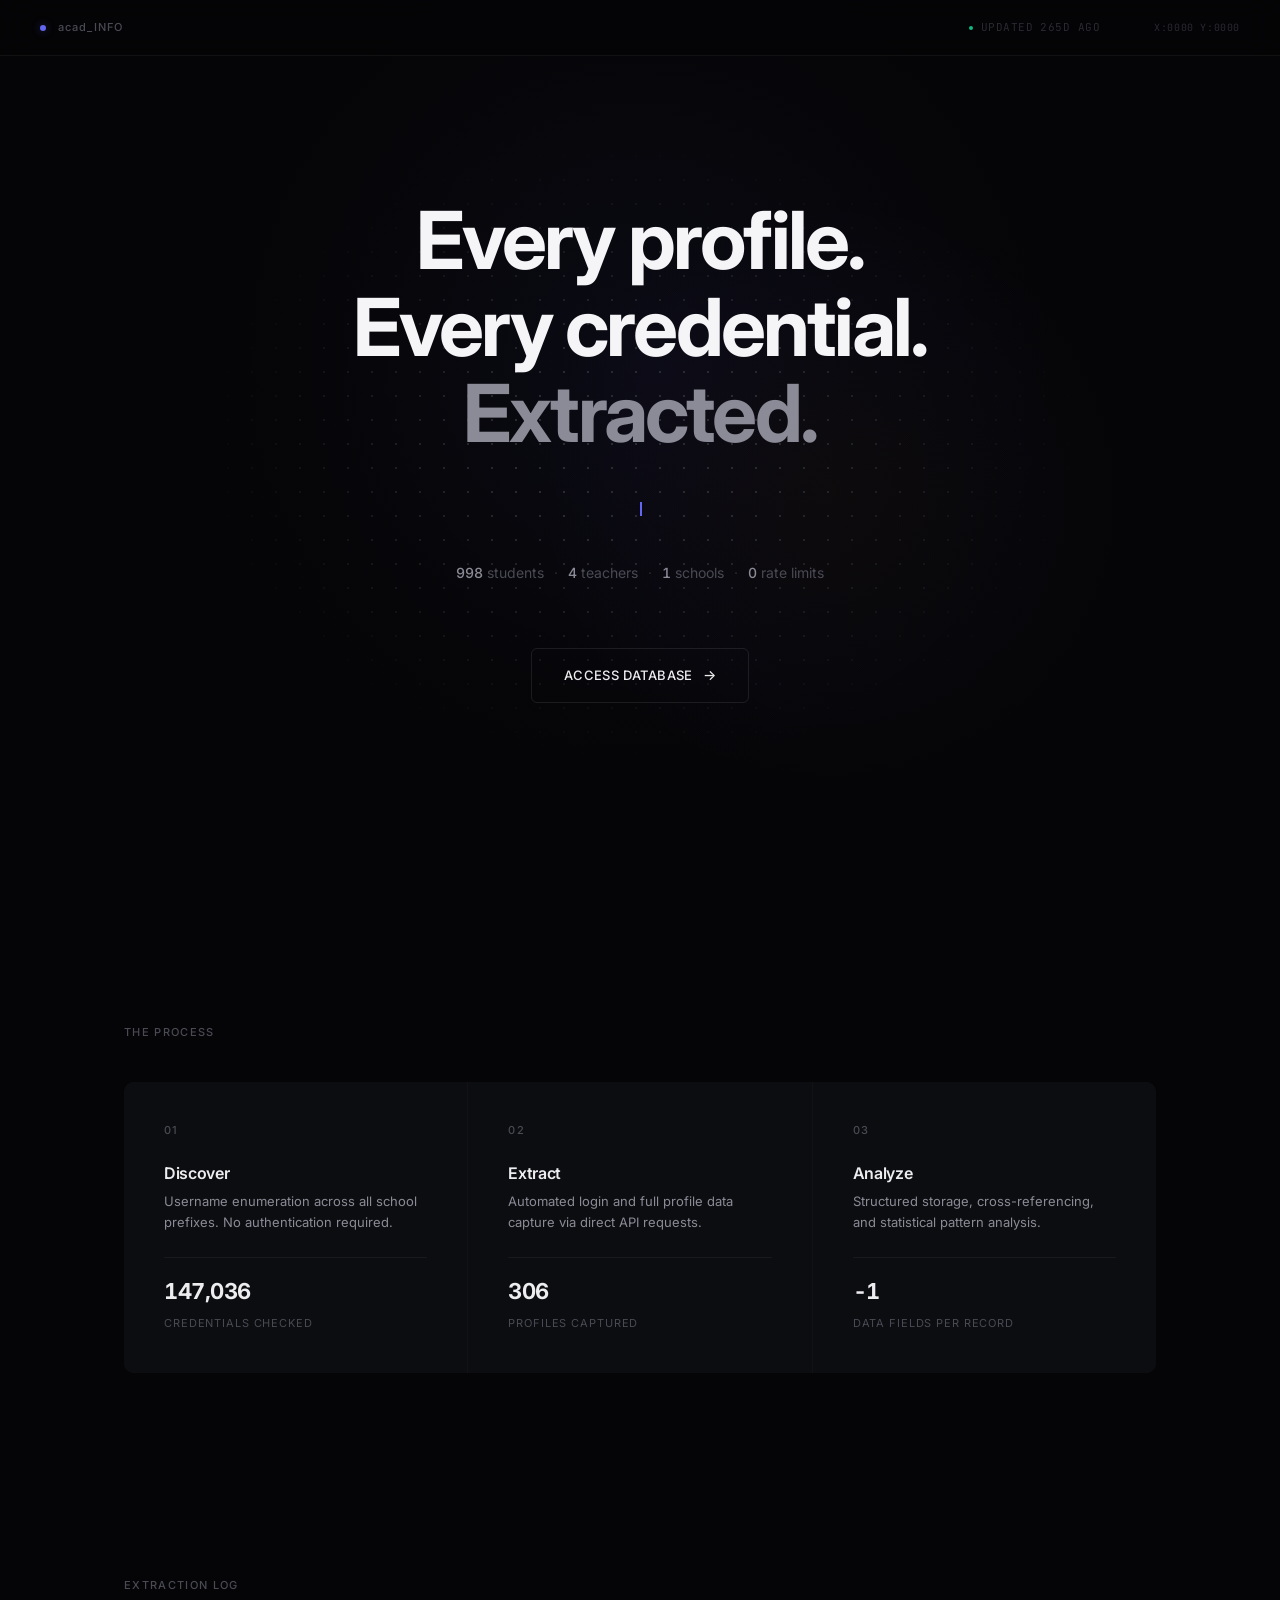
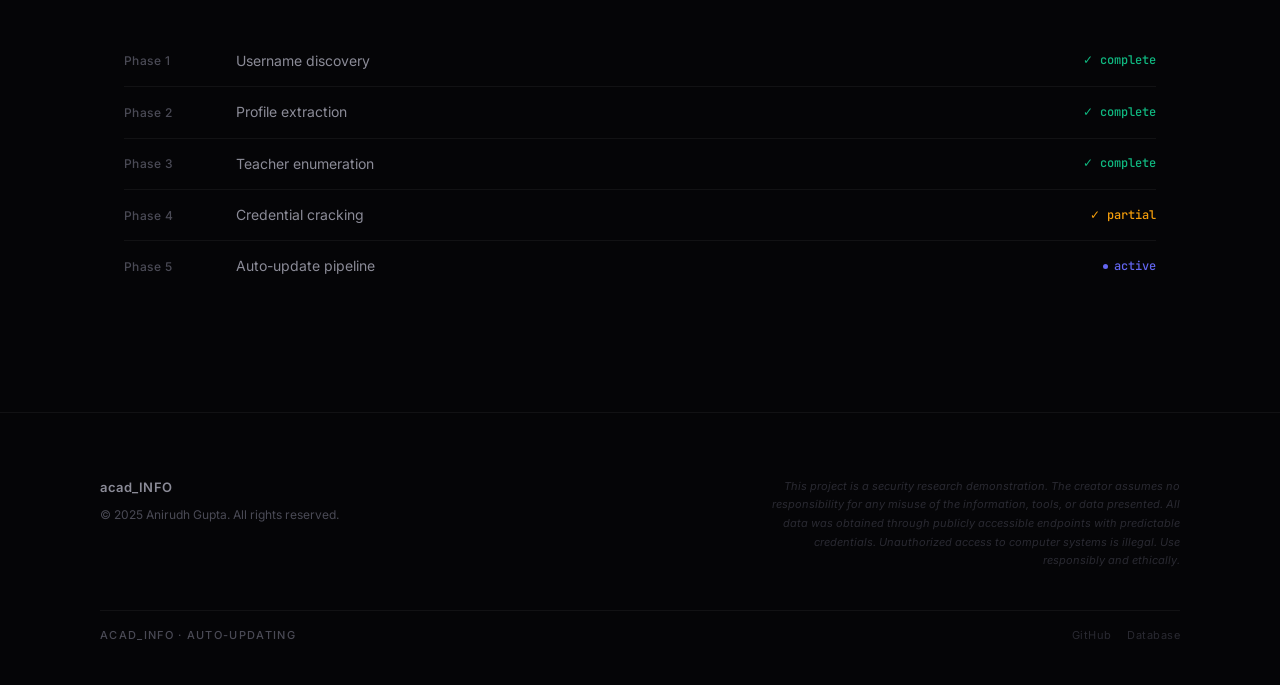
==== commit 17cd1f31: "Revert "Update" This reverts commit d41139295bb69d12549b2b8792fadfba538e9939." ====
--- a/index.html
+++ b/index.html
@@ -13,7 +13,6 @@
     <link rel="stylesheet" href="css/base.css">
     <link rel="stylesheet" href="css/motion.css">
     <link rel="stylesheet" href="css/landing.css">
-    <link rel="icon" type="image/svg+xml" href="assets/icon.svg">
 </head>
 <body>
 
@@ -23,7 +22,8 @@
 
 <nav class="l-nav">
     <div class="l-nav-mark">
-        <img src="assets/logo.svg" alt="acad_INFO logo" style="height: 24px; width: auto; margin-top: 2px;">
+        <div class="l-nav-dot"></div>
+        <span class="l-nav-brand-text">acad_INFO</span>
     </div>
     <div class="l-nav-right">
         <div class="l-nav-status">
@@ -62,96 +62,78 @@
         </a>
     </div>
 
-    <div class="line-grid"></div>
+    <div class="particles"></div>
+    <div class="dot-grid"></div>
 </section>
 
-<!-- ── Process — Vertical Timeline ────────────── -->
+<!-- ── Process ─────────────────────────────────── -->
 
 <section class="process">
     <span class="micro reveal" style="--d:0">THE PROCESS</span>
 
-    <div class="timeline">
-        <div class="timeline-item reveal" style="--d:0">
-            <div class="timeline-card" data-hover>
-                <span class="micro">01</span>
-                <h3>Discover</h3>
-                <p>Username enumeration across all school prefixes. No authentication required.</p>
-                <div class="timeline-val">
-                    <em class="counter" data-target="515764">0</em>
-                    <span>credentials checked</span>
-                </div>
+    <div class="process-grid">
+        <div class="process-card reveal" style="--d:0" data-hover>
+            <span class="micro process-num">01</span>
+            <h3>Discover</h3>
+            <p>Username enumeration across all school prefixes. No authentication required.</p>
+            <div class="process-val">
+                <em class="counter" data-target="515764">0</em>
+                <span>credentials checked</span>
             </div>
         </div>
 
-        <div class="timeline-item reveal" style="--d:1">
-            <div class="timeline-card" data-hover>
-                <span class="micro">02</span>
-                <h3>Extract</h3>
-                <p>Automated login and full profile data capture via direct API requests.</p>
-                <div class="timeline-val">
-                    <em class="counter" data-target="0" data-key="total_students">0</em>
-                    <span>profiles captured</span>
-                </div>
+        <div class="process-card reveal" style="--d:1" data-hover>
+            <span class="micro process-num">02</span>
+            <h3>Extract</h3>
+            <p>Automated login and full profile data capture via direct API requests.</p>
+            <div class="process-val">
+                <em class="counter" data-target="0" data-key="total_students">0</em>
+                <span>profiles captured</span>
             </div>
         </div>
 
-        <div class="timeline-item reveal" style="--d:2">
-            <div class="timeline-card" data-hover>
-                <span class="micro">03</span>
-                <h3>Analyze</h3>
-                <p>Structured storage, cross-referencing, and statistical pattern analysis.</p>
-                <div class="timeline-val">
-                    <em class="counter" data-target="18">0</em>
-                    <span>data fields per record</span>
-                </div>
+        <div class="process-card reveal" style="--d:2" data-hover>
+            <span class="micro process-num">03</span>
+            <h3>Analyze</h3>
+            <p>Structured storage, cross-referencing, and statistical pattern analysis.</p>
+            <div class="process-val">
+                <em class="counter" data-target="18">0</em>
+                <span>data fields per record</span>
             </div>
         </div>
     </div>
 </section>
 
-<!-- ── Extraction Log — Terminal ───────────────── -->
+<!-- ── Extraction Log ──────────────────────────── -->
 
 <section class="log">
     <span class="micro reveal" style="--d:0">EXTRACTION LOG</span>
 
-    <div class="log-terminal reveal" style="--d:1">
-        <div class="log-terminal-header">
-            <div class="log-terminal-dot"></div>
-            <div class="log-terminal-dot"></div>
-            <div class="log-terminal-dot"></div>
-            <span class="log-terminal-title">acad_INFO — extraction.log</span>
+    <div class="log-list">
+        <div class="log-entry reveal" style="--d:0">
+            <span class="log-phase">Phase 1</span>
+            <span class="log-desc">Username discovery</span>
+            <span class="log-status ok">✓ complete</span>
         </div>
-        <div class="log-terminal-body">
-            <div class="log-entry">
-                <div class="log-pip ok"></div>
-                <span class="log-phase">Phase 1</span>
-                <span class="log-desc">Username discovery</span>
-                <span class="log-status ok">✓ complete</span>
-            </div>
-            <div class="log-entry">
-                <div class="log-pip ok"></div>
-                <span class="log-phase">Phase 2</span>
-                <span class="log-desc">Profile extraction</span>
-                <span class="log-status ok">✓ complete</span>
-            </div>
-            <div class="log-entry">
-                <div class="log-pip ok"></div>
-                <span class="log-phase">Phase 3</span>
-                <span class="log-desc">Teacher enumeration</span>
-                <span class="log-status ok">✓ complete</span>
-            </div>
-            <div class="log-entry">
-                <div class="log-pip warn"></div>
-                <span class="log-phase">Phase 4</span>
-                <span class="log-desc">Credential cracking</span>
-                <span class="log-status warn">✓ partial</span>
-            </div>
-            <div class="log-entry">
-                <div class="log-pip live"></div>
-                <span class="log-phase">Phase 5</span>
-                <span class="log-desc">Auto-update pipeline</span>
-                <span class="log-status live">active</span>
-            </div>
+        <div class="log-entry reveal" style="--d:1">
+            <span class="log-phase">Phase 2</span>
+            <span class="log-desc">Profile extraction</span>
+            <span class="log-status ok">✓ complete</span>
+        </div>
+        <div class="log-entry reveal" style="--d:2">
+            <span class="log-phase">Phase 3</span>
+            <span class="log-desc">Teacher enumeration</span>
+            <span class="log-status ok">✓ complete</span>
+        </div>
+        <div class="log-entry reveal" style="--d:3">
+            <span class="log-phase">Phase 4</span>
+            <span class="log-desc">Credential cracking</span>
+            <span class="log-status warn">✓ partial</span>
+        </div>
+        <div class="log-entry reveal" style="--d:4">
+            <span class="log-phase">Phase 5</span>
+            <span class="log-desc">Auto-update pipeline</span>
+            <span class="log-status live">active</span>
         </div>
     </div>
 </section>
@@ -162,16 +144,23 @@
     <div class="l-footer-inner">
         <div class="l-footer-left">
             <span class="l-footer-brand">acad_INFO</span>
-            <span class="l-footer-copy">© 2026 Anirudh Gupta</span>
+            <span class="l-footer-copy">© 2025 Anirudh Gupta. All rights reserved.</span>
         </div>
         <div class="l-footer-right">
             <p class="l-footer-disclaimer">
-                Security research demonstration. Data obtained via publicly accessible endpoints. Unauthorized access is illegal.
+                This project is a security research demonstration. The creator assumes
+                no responsibility for any misuse of the information, tools, or data
+                presented. All data was obtained through publicly accessible endpoints
+                with predictable credentials. Unauthorized access to computer systems
+                is illegal. Use responsibly and ethically.
             </p>
-            <div class="l-footer-links">
-                <a href="https://github.com/acadinfo-db" target="_blank" rel="noopener">GitHub</a>
-                <a href="dashboard.html">Database</a>
-            </div>
+        </div>
+    </div>
+    <div class="l-footer-bar">
+        <span class="micro">acad_INFO · AUTO-UPDATING</span>
+        <div class="l-footer-links">
+            <a href="https://github.com/acadinfo-db" target="_blank" rel="noopener">GitHub</a>
+            <a href="dashboard.html">Database</a>
         </div>
     </div>
 </footer>
--- a/css/base.css
+++ b/css/base.css
@@ -105,13 +105,16 @@
 
 /* ── Scrollbar ────────────────────────────────────── */
 
-::-webkit-scrollbar { width: 6px; }
-::-webkit-scrollbar-track { background: transparent; }
-::-webkit-scrollbar-thumb {
-    background: var(--text-4);
-    border-radius: 3px;
+::-webkit-scrollbar {
+    display: none;
+    width: 0;
+    height: 0;
 }
-::-webkit-scrollbar-thumb:hover { background: var(--text-3); }
+
+* {
+    -ms-overflow-style: none;  /* IE and Edge */
+    scrollbar-width: none;  /* Firefox */
+}
 
 /* ── Base elements ────────────────────────────────── */
 
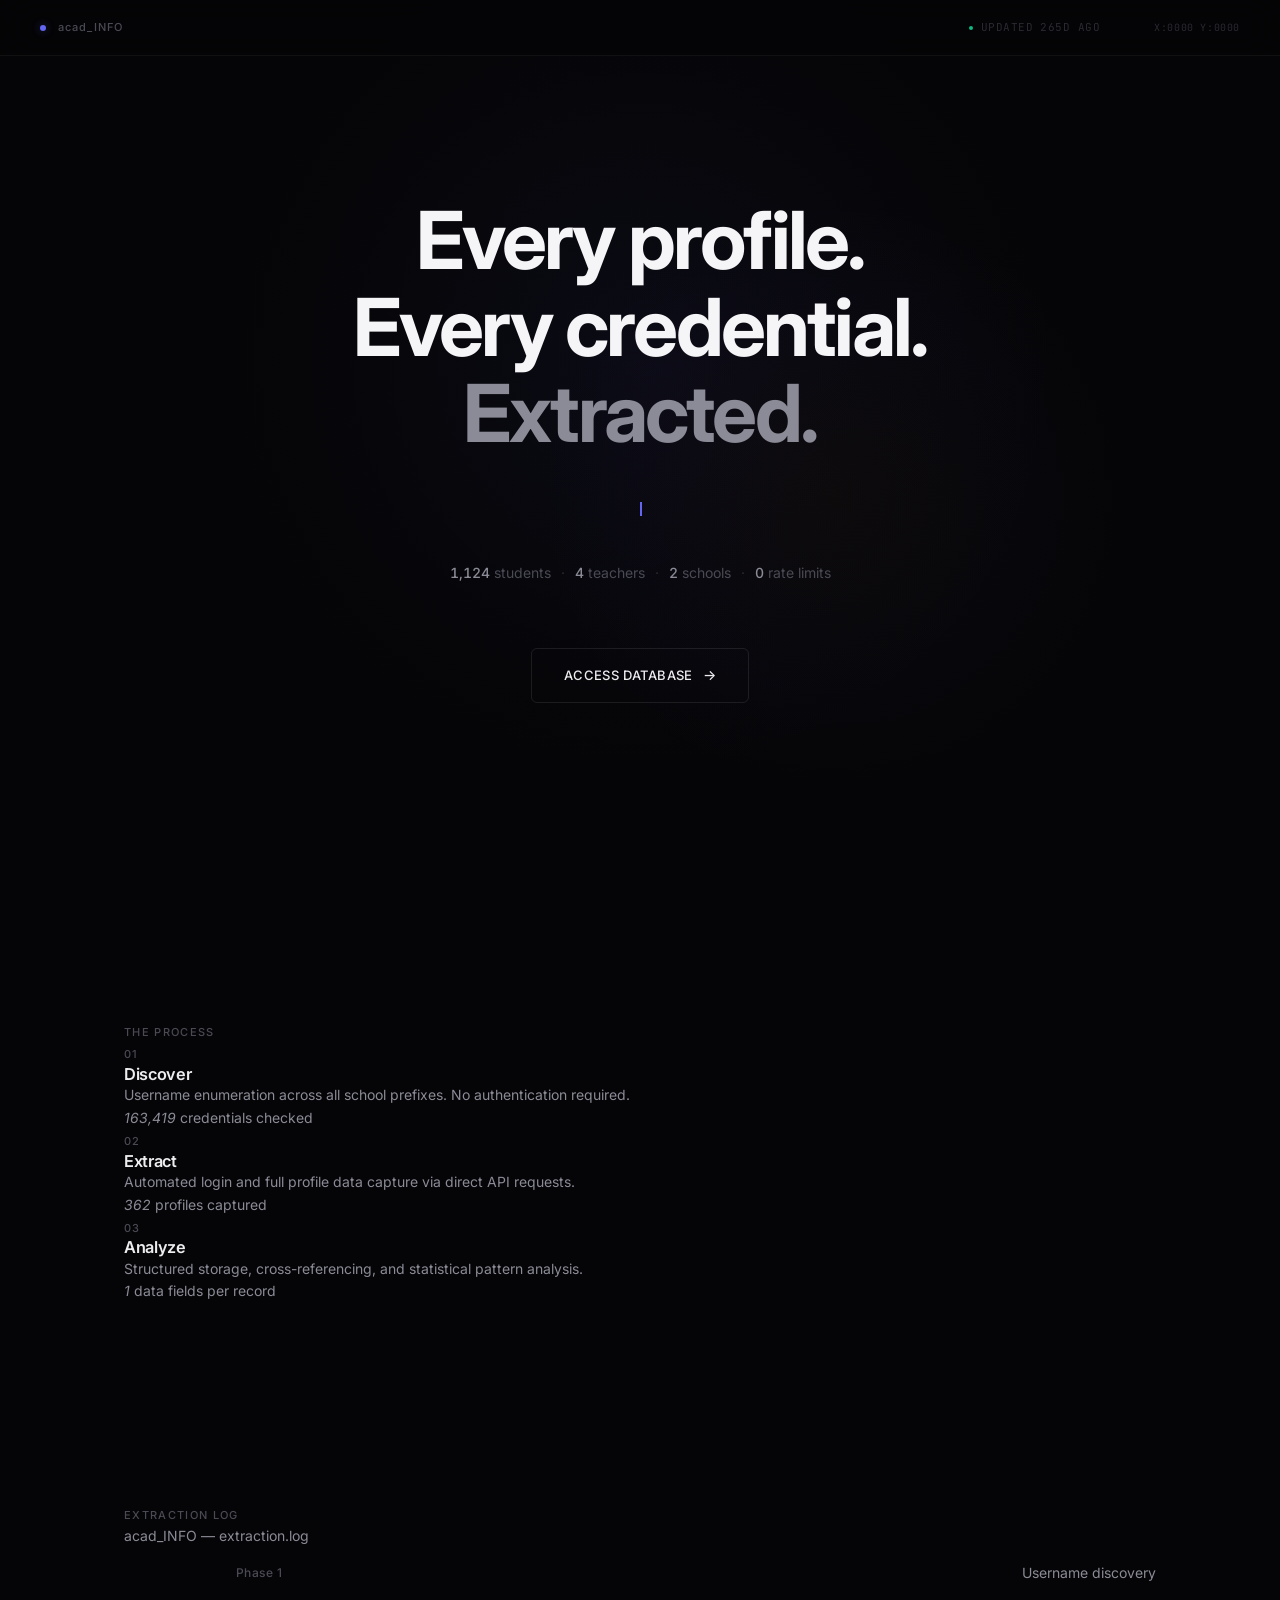
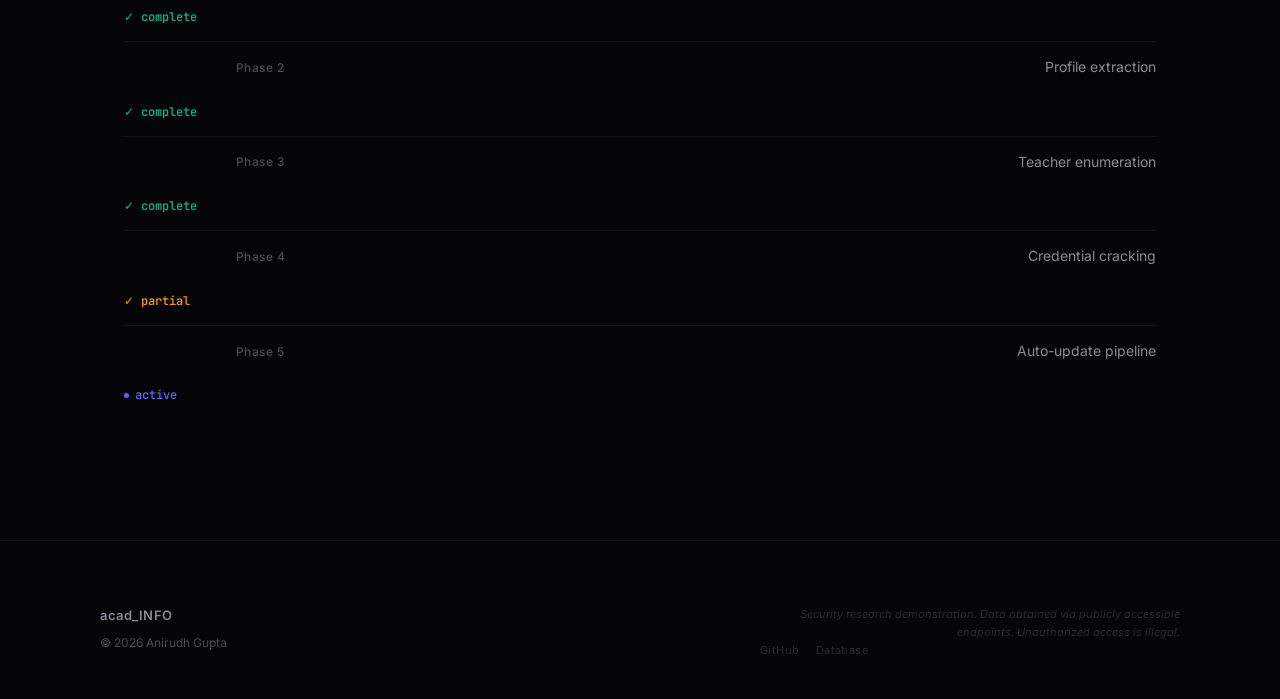
==== commit dcabe990: "Revert "Small update. Not perfect though but slightly better than previous version in some ways, but" ====
--- a/index.html
+++ b/index.html
@@ -13,6 +13,7 @@
     <link rel="stylesheet" href="css/base.css">
     <link rel="stylesheet" href="css/motion.css">
     <link rel="stylesheet" href="css/landing.css">
+    <link rel="icon" type="image/svg+xml" href="assets/icon.svg">
 </head>
 <body>
 
@@ -62,78 +63,96 @@
         </a>
     </div>
 
-    <div class="particles"></div>
-    <div class="dot-grid"></div>
+    <div class="line-grid"></div>
 </section>
 
-<!-- ── Process ─────────────────────────────────── -->
+<!-- ── Process — Vertical Timeline ────────────── -->
 
 <section class="process">
     <span class="micro reveal" style="--d:0">THE PROCESS</span>
 
-    <div class="process-grid">
-        <div class="process-card reveal" style="--d:0" data-hover>
-            <span class="micro process-num">01</span>
-            <h3>Discover</h3>
-            <p>Username enumeration across all school prefixes. No authentication required.</p>
-            <div class="process-val">
-                <em class="counter" data-target="515764">0</em>
-                <span>credentials checked</span>
+    <div class="timeline">
+        <div class="timeline-item reveal" style="--d:0">
+            <div class="timeline-card" data-hover>
+                <span class="micro">01</span>
+                <h3>Discover</h3>
+                <p>Username enumeration across all school prefixes. No authentication required.</p>
+                <div class="timeline-val">
+                    <em class="counter" data-target="515764">0</em>
+                    <span>credentials checked</span>
+                </div>
             </div>
         </div>
 
-        <div class="process-card reveal" style="--d:1" data-hover>
-            <span class="micro process-num">02</span>
-            <h3>Extract</h3>
-            <p>Automated login and full profile data capture via direct API requests.</p>
-            <div class="process-val">
-                <em class="counter" data-target="0" data-key="total_students">0</em>
-                <span>profiles captured</span>
+        <div class="timeline-item reveal" style="--d:1">
+            <div class="timeline-card" data-hover>
+                <span class="micro">02</span>
+                <h3>Extract</h3>
+                <p>Automated login and full profile data capture via direct API requests.</p>
+                <div class="timeline-val">
+                    <em class="counter" data-target="0" data-key="total_students">0</em>
+                    <span>profiles captured</span>
+                </div>
             </div>
         </div>
 
-        <div class="process-card reveal" style="--d:2" data-hover>
-            <span class="micro process-num">03</span>
-            <h3>Analyze</h3>
-            <p>Structured storage, cross-referencing, and statistical pattern analysis.</p>
-            <div class="process-val">
-                <em class="counter" data-target="18">0</em>
-                <span>data fields per record</span>
+        <div class="timeline-item reveal" style="--d:2">
+            <div class="timeline-card" data-hover>
+                <span class="micro">03</span>
+                <h3>Analyze</h3>
+                <p>Structured storage, cross-referencing, and statistical pattern analysis.</p>
+                <div class="timeline-val">
+                    <em class="counter" data-target="18">0</em>
+                    <span>data fields per record</span>
+                </div>
             </div>
         </div>
     </div>
 </section>
 
-<!-- ── Extraction Log ──────────────────────────── -->
+<!-- ── Extraction Log — Terminal ───────────────── -->
 
 <section class="log">
     <span class="micro reveal" style="--d:0">EXTRACTION LOG</span>
 
-    <div class="log-list">
-        <div class="log-entry reveal" style="--d:0">
-            <span class="log-phase">Phase 1</span>
-            <span class="log-desc">Username discovery</span>
-            <span class="log-status ok">✓ complete</span>
+    <div class="log-terminal reveal" style="--d:1">
+        <div class="log-terminal-header">
+            <div class="log-terminal-dot"></div>
+            <div class="log-terminal-dot"></div>
+            <div class="log-terminal-dot"></div>
+            <span class="log-terminal-title">acad_INFO — extraction.log</span>
         </div>
-        <div class="log-entry reveal" style="--d:1">
-            <span class="log-phase">Phase 2</span>
-            <span class="log-desc">Profile extraction</span>
-            <span class="log-status ok">✓ complete</span>
-        </div>
-        <div class="log-entry reveal" style="--d:2">
-            <span class="log-phase">Phase 3</span>
-            <span class="log-desc">Teacher enumeration</span>
-            <span class="log-status ok">✓ complete</span>
-        </div>
-        <div class="log-entry reveal" style="--d:3">
-            <span class="log-phase">Phase 4</span>
-            <span class="log-desc">Credential cracking</span>
-            <span class="log-status warn">✓ partial</span>
-        </div>
-        <div class="log-entry reveal" style="--d:4">
-            <span class="log-phase">Phase 5</span>
-            <span class="log-desc">Auto-update pipeline</span>
-            <span class="log-status live">active</span>
+        <div class="log-terminal-body">
+            <div class="log-entry">
+                <div class="log-pip ok"></div>
+                <span class="log-phase">Phase 1</span>
+                <span class="log-desc">Username discovery</span>
+                <span class="log-status ok">✓ complete</span>
+            </div>
+            <div class="log-entry">
+                <div class="log-pip ok"></div>
+                <span class="log-phase">Phase 2</span>
+                <span class="log-desc">Profile extraction</span>
+                <span class="log-status ok">✓ complete</span>
+            </div>
+            <div class="log-entry">
+                <div class="log-pip ok"></div>
+                <span class="log-phase">Phase 3</span>
+                <span class="log-desc">Teacher enumeration</span>
+                <span class="log-status ok">✓ complete</span>
+            </div>
+            <div class="log-entry">
+                <div class="log-pip warn"></div>
+                <span class="log-phase">Phase 4</span>
+                <span class="log-desc">Credential cracking</span>
+                <span class="log-status warn">✓ partial</span>
+            </div>
+            <div class="log-entry">
+                <div class="log-pip live"></div>
+                <span class="log-phase">Phase 5</span>
+                <span class="log-desc">Auto-update pipeline</span>
+                <span class="log-status live">active</span>
+            </div>
         </div>
     </div>
 </section>
@@ -144,23 +163,16 @@
     <div class="l-footer-inner">
         <div class="l-footer-left">
             <span class="l-footer-brand">acad_INFO</span>
-            <span class="l-footer-copy">© 2025 Anirudh Gupta. All rights reserved.</span>
+            <span class="l-footer-copy">© 2026 Anirudh Gupta</span>
         </div>
         <div class="l-footer-right">
             <p class="l-footer-disclaimer">
-                This project is a security research demonstration. The creator assumes
-                no responsibility for any misuse of the information, tools, or data
-                presented. All data was obtained through publicly accessible endpoints
-                with predictable credentials. Unauthorized access to computer systems
-                is illegal. Use responsibly and ethically.
+                Security research demonstration. Data obtained via publicly accessible endpoints. Unauthorized access is illegal.
             </p>
-        </div>
-    </div>
-    <div class="l-footer-bar">
-        <span class="micro">acad_INFO · AUTO-UPDATING</span>
-        <div class="l-footer-links">
-            <a href="https://github.com/acadinfo-db" target="_blank" rel="noopener">GitHub</a>
-            <a href="dashboard.html">Database</a>
+            <div class="l-footer-links">
+                <a href="https://github.com/acadinfo-db" target="_blank" rel="noopener">GitHub</a>
+                <a href="dashboard.html">Database</a>
+            </div>
         </div>
     </div>
 </footer>
